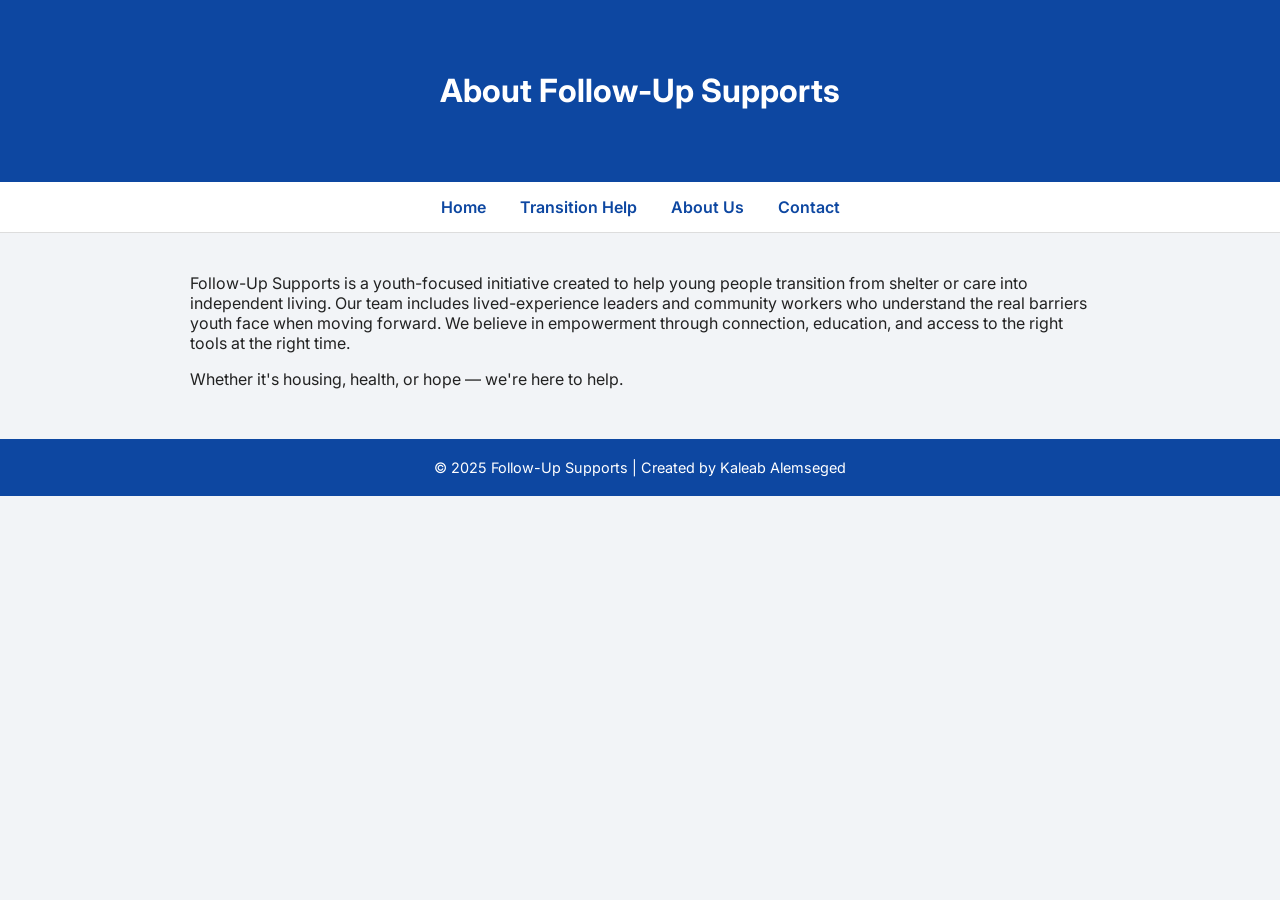
==== about.html @ 541c4b09 "Create about.html" ====
<!DOCTYPE html>
<html lang="en">
<head>
  <meta charset="UTF-8" />
  <meta name="viewport" content="width=device-width, initial-scale=1.0"/>
  <title>About Us | Follow-Up Supports</title>
  <link href="https://fonts.googleapis.com/css2?family=Inter:wght@400;600&display=swap" rel="stylesheet">
  <style>
    body {
      margin: 0;
      font-family: 'Inter', sans-serif;
      background-color: #f2f4f7;
      color: #222;
    }

    header {
      background-color: #0d47a1;
      color: white;
      padding: 50px 20px;
      text-align: center;
    }

    nav {
      background-color: white;
      padding: 15px;
      text-align: center;
      border-bottom: 1px solid #ddd;
    }

    nav a {
      color: #0d47a1;
      text-decoration: none;
      margin: 0 15px;
      font-weight: 600;
    }

    .container {
      max-width: 900px;
      margin: 40px auto;
      padding: 0 20px;
    }

    footer {
      background-color: #0d47a1;
      color: white;
      text-align: center;
      padding: 20px;
      font-size: 0.9rem;
      margin-top: 50px;
    }
  </style>
</head>
<body>

  <header>
    <h1>About Follow-Up Supports</h1>
  </header>

  <nav>
    <a href="index.html">Home</a>
    <a href="transition-resources.html">Transition Help</a>
    <a href="about.html">About Us</a>
    <a href="contact.html">Contact</a>
  </nav>

  <div class="container">
    <p>Follow-Up Supports is a youth-focused initiative created to help young people transition from shelter or care into independent living. Our team includes lived-experience leaders and community workers who understand the real barriers youth face when moving forward. We believe in empowerment through connection, education, and access to the right tools at the right time.</p>

    <p>Whether it's housing, health, or hope — we're here to help.</p>
  </div>

  <footer>
    &copy; 2025 Follow-Up Supports | Created by Kaleab Alemseged
  </footer>

</body>
</html>
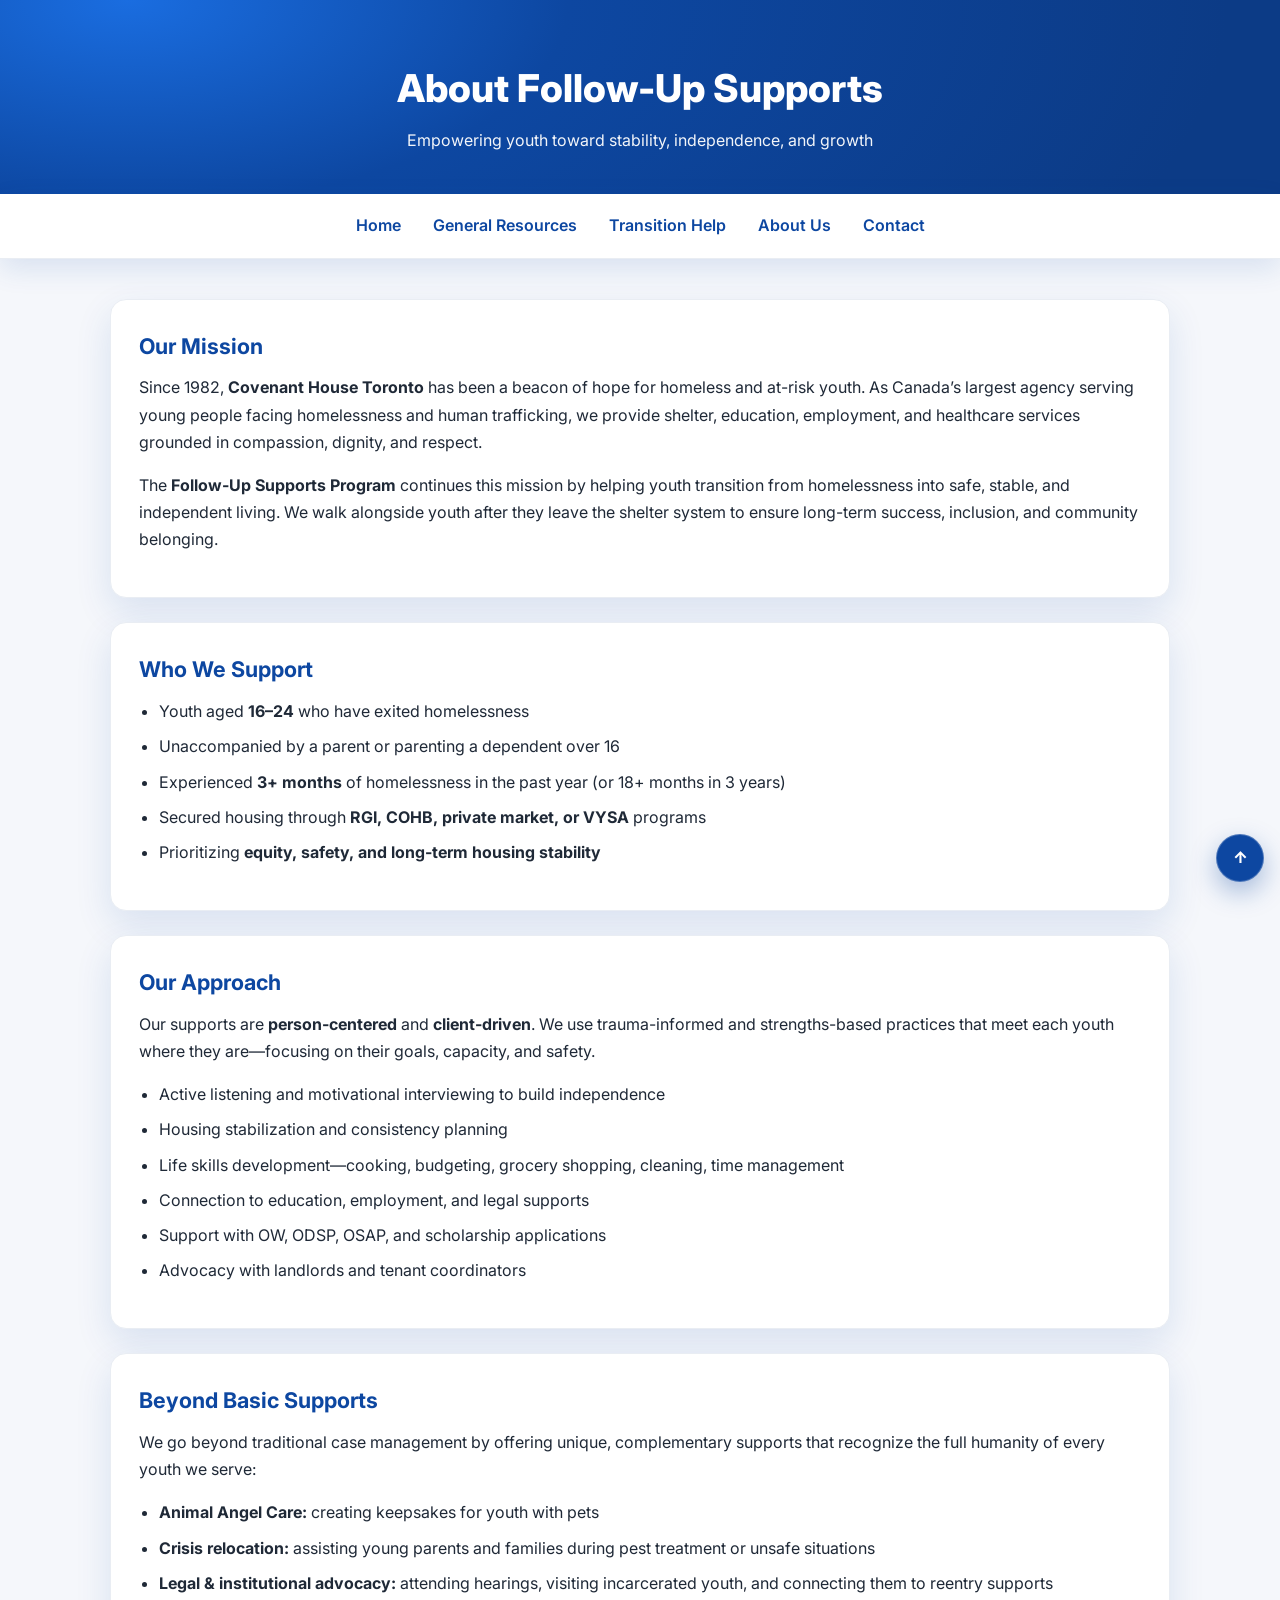
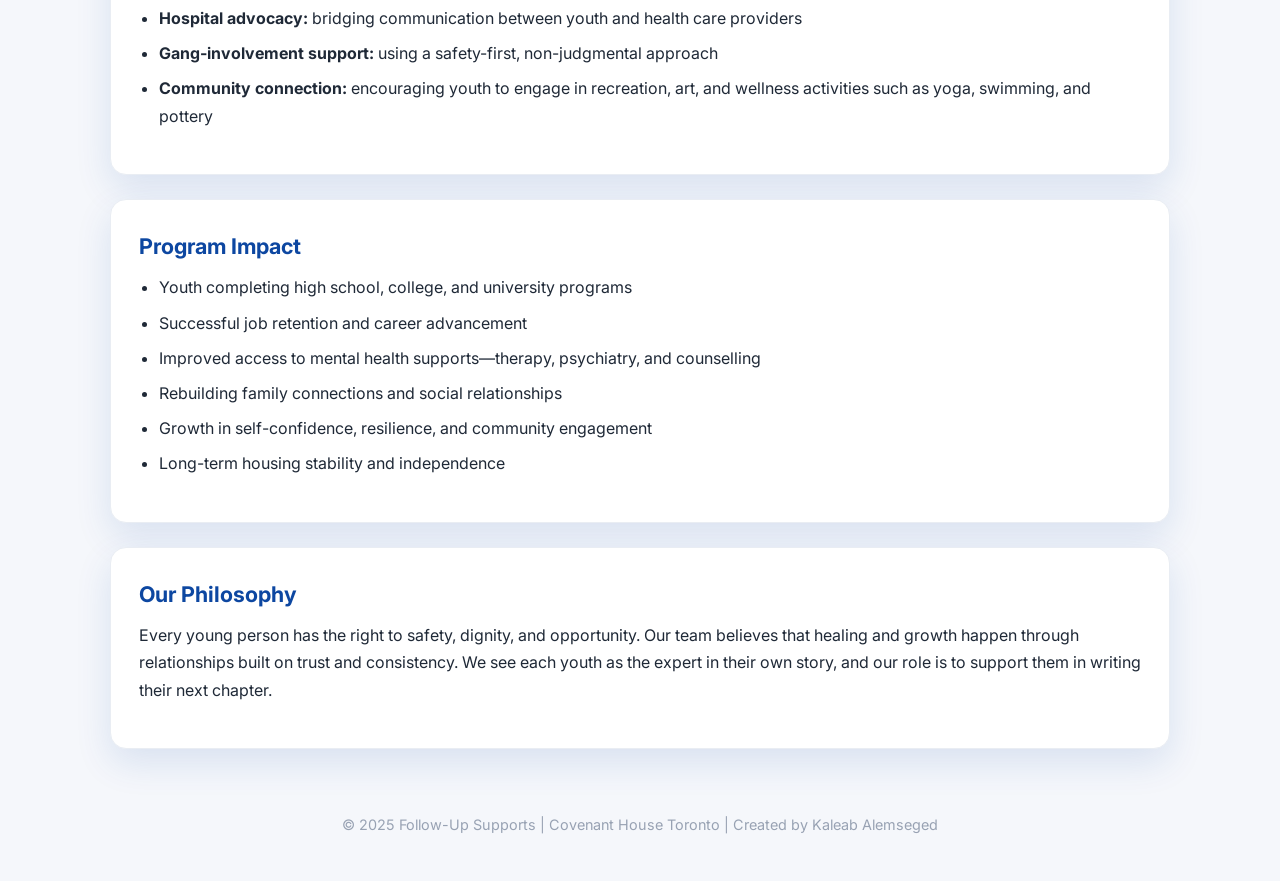
==== commit 5c647efb: "Update about.html" ====
--- a/about.html
+++ b/about.html
@@ -4,74 +4,151 @@
   <meta charset="UTF-8" />
   <meta name="viewport" content="width=device-width, initial-scale=1.0"/>
   <title>About Us | Follow-Up Supports</title>
-  <link href="https://fonts.googleapis.com/css2?family=Inter:wght@400;600&display=swap" rel="stylesheet">
+  <link href="https://fonts.googleapis.com/css2?family=Inter:wght@400;600;700&display=swap" rel="stylesheet">
   <style>
-    body {
-      margin: 0;
-      font-family: 'Inter', sans-serif;
-      background-color: #f2f4f7;
-      color: #222;
+    :root{
+      --brand:#0d47a1; --brand-2:#0f59c7;
+      --bg:#f5f7fb; --text:#1f2937; --muted:#667085;
+      --card:#ffffff; --border:#e9edf3; --ring:rgba(13,71,161,.12);
     }
+    *{box-sizing:border-box}
+    html{scroll-behavior:smooth}
+    body{
+      margin:0;font-family:'Inter',system-ui,-apple-system,Segoe UI,Roboto,Arial,sans-serif;
+      background:var(--bg);color:var(--text);line-height:1.7;
+      animation:fadeInBody .7s ease;
+    }
+    @keyframes fadeInBody{from{opacity:0;transform:translateY(8px)}to{opacity:1;transform:translateY(0)}}
 
-    header {
-      background-color: #0d47a1;
-      color: white;
-      padding: 50px 20px;
-      text-align: center;
+    header.hero{
+      color:#fff;text-align:center;padding:56px 20px 40px;
+      background:radial-gradient(1100px 520px at 10% 0%,#1a6de0 0%,var(--brand) 40%,#0c3b86 100%);
+      box-shadow:0 10px 28px var(--ring);animation:fadeInHero .8s ease;
     }
+    @keyframes fadeInHero{from{opacity:0;transform:translateY(-8px)}to{opacity:1;transform:translateY(0)}}
+    .hero h1{margin:0 0 6px;font-weight:800;font-size:clamp(1.8rem,3vw,2.4rem)}
+    .hero p{margin:0;opacity:.95}
 
-    nav {
-      background-color: white;
-      padding: 15px;
-      text-align: center;
-      border-bottom: 1px solid #ddd;
+    nav.primary{
+      display:flex;flex-wrap:wrap;gap:8px;justify-content:center;
+      background:#fff;border-bottom:1px solid var(--border);
+      padding:10px;box-shadow:0 10px 28px var(--ring);position:sticky;top:0;z-index:20;
+      animation:fadeInNav .9s ease;
     }
+    nav.primary a{
+      text-decoration:none;color:var(--brand);font-weight:600;
+      padding:8px 12px;border-radius:8px;transition:.25s;
+    }
+    nav.primary a:hover{background:#eef5ff;transform:scale(1.04)}
 
-    nav a {
-      color: #0d47a1;
-      text-decoration: none;
-      margin: 0 15px;
-      font-weight: 600;
+    .container{max-width:1100px;margin:40px auto 64px;padding:0 20px}
+    .card{
+      background:#fff;border:1px solid var(--border);border-radius:16px;
+      box-shadow:0 14px 36px var(--ring);padding:28px;margin-bottom:24px;
+      animation:fadeInCard .6s ease forwards;opacity:0;
     }
+    @keyframes fadeInCard{from{opacity:0;transform:translateY(12px)}to{opacity:1;transform:translateY(0)}}
+    h2{margin:0 0 10px;font-size:1.35rem;color:var(--brand)}
+    h3{margin-top:20px;color:var(--brand-2)}
+    p{margin-top:0}
+    ul{margin-top:8px;padding-left:20px}
+    li{margin-bottom:8px}
+    footer{text-align:center;color:#98a2b3;font-size:.9rem;margin:36px 0 44px}
 
-    .container {
-      max-width: 900px;
-      margin: 40px auto;
-      padding: 0 20px;
+    .float-top{
+      position:fixed;right:16px;bottom:18px;width:48px;height:48px;border-radius:999px;
+      background:var(--brand);color:#fff;text-decoration:none;font-weight:800;
+      display:flex;align-items:center;justify-content:center;
+      box-shadow:0 10px 26px rgba(13,71,161,.35);
+      border:1px solid rgba(255,255,255,.25);
+      transition:transform .2s ease,filter .2s ease;z-index:50;
     }
-
-    footer {
-      background-color: #0d47a1;
-      color: white;
-      text-align: center;
-      padding: 20px;
-      font-size: 0.9rem;
-      margin-top: 50px;
-    }
+    .float-top:hover{transform:translateY(-3px) scale(1.03);filter:brightness(1.05)}
   </style>
 </head>
 <body>
 
-  <header>
+  <header class="hero" id="top">
     <h1>About Follow-Up Supports</h1>
+    <p>Empowering youth toward stability, independence, and growth</p>
   </header>
 
-  <nav>
+  <nav class="primary" aria-label="Primary">
     <a href="index.html">Home</a>
+    <a href="resources.html">General Resources</a>
     <a href="transition-resources.html">Transition Help</a>
     <a href="about.html">About Us</a>
     <a href="contact.html">Contact</a>
   </nav>
 
-  <div class="container">
-    <p>Follow-Up Supports is a youth-focused initiative created to help young people transition from shelter or care into independent living. Our team includes lived-experience leaders and community workers who understand the real barriers youth face when moving forward. We believe in empowerment through connection, education, and access to the right tools at the right time.</p>
+  <main class="container">
+    <div class="card">
+      <h2>Our Mission</h2>
+      <p>Since 1982, <strong>Covenant House Toronto</strong> has been a beacon of hope for homeless and at-risk youth. As Canada’s largest agency serving young people facing homelessness and human trafficking, we provide shelter, education, employment, and healthcare services grounded in compassion, dignity, and respect.</p>
+      <p>The <strong>Follow-Up Supports Program</strong> continues this mission by helping youth transition from homelessness into safe, stable, and independent living. We walk alongside youth after they leave the shelter system to ensure long-term success, inclusion, and community belonging.</p>
+    </div>
 
-    <p>Whether it's housing, health, or hope — we're here to help.</p>
-  </div>
+    <div class="card">
+      <h2>Who We Support</h2>
+      <ul>
+        <li>Youth aged <strong>16–24</strong> who have exited homelessness</li>
+        <li>Unaccompanied by a parent or parenting a dependent over 16</li>
+        <li>Experienced <strong>3+ months</strong> of homelessness in the past year (or 18+ months in 3 years)</li>
+        <li>Secured housing through <strong>RGI, COHB, private market, or VYSA</strong> programs</li>
+        <li>Prioritizing <strong>equity, safety, and long-term housing stability</strong></li>
+      </ul>
+    </div>
+
+    <div class="card">
+      <h2>Our Approach</h2>
+      <p>Our supports are <strong>person-centered</strong> and <strong>client-driven</strong>. We use trauma-informed and strengths-based practices that meet each youth where they are—focusing on their goals, capacity, and safety.</p>
+      <ul>
+        <li>Active listening and motivational interviewing to build independence</li>
+        <li>Housing stabilization and consistency planning</li>
+        <li>Life skills development—cooking, budgeting, grocery shopping, cleaning, time management</li>
+        <li>Connection to education, employment, and legal supports</li>
+        <li>Support with OW, ODSP, OSAP, and scholarship applications</li>
+        <li>Advocacy with landlords and tenant coordinators</li>
+      </ul>
+    </div>
+
+    <div class="card">
+      <h2>Beyond Basic Supports</h2>
+      <p>We go beyond traditional case management by offering unique, complementary supports that recognize the full humanity of every youth we serve:</p>
+      <ul>
+        <li><strong>Animal Angel Care:</strong> creating keepsakes for youth with pets</li>
+        <li><strong>Crisis relocation:</strong> assisting young parents and families during pest treatment or unsafe situations</li>
+        <li><strong>Legal & institutional advocacy:</strong> attending hearings, visiting incarcerated youth, and connecting them to reentry supports</li>
+        <li><strong>Hospital advocacy:</strong> bridging communication between youth and health care providers</li>
+        <li><strong>Gang-involvement support:</strong> using a safety-first, non-judgmental approach</li>
+        <li><strong>Community connection:</strong> encouraging youth to engage in recreation, art, and wellness activities such as yoga, swimming, and pottery</li>
+      </ul>
+    </div>
+
+    <div class="card">
+      <h2>Program Impact</h2>
+      <ul>
+        <li>Youth completing high school, college, and university programs</li>
+        <li>Successful job retention and career advancement</li>
+        <li>Improved access to mental health supports—therapy, psychiatry, and counselling</li>
+        <li>Rebuilding family connections and social relationships</li>
+        <li>Growth in self-confidence, resilience, and community engagement</li>
+        <li>Long-term housing stability and independence</li>
+      </ul>
+    </div>
+
+    <div class="card">
+      <h2>Our Philosophy</h2>
+      <p>Every young person has the right to safety, dignity, and opportunity. Our team believes that healing and growth happen through relationships built on trust and consistency. We see each youth as the expert in their own story, and our role is to support them in writing their next chapter.</p>
+    </div>
+  </main>
 
   <footer>
-    &copy; 2025 Follow-Up Supports | Created by Kaleab Alemseged
+    &copy; 2025 Follow-Up Supports | Covenant House Toronto | Created by Kaleab Alemseged
   </footer>
+
+  <!-- Floating back-to-top button -->
+  <a href="#top" class="float-top" aria-label="Back to top">↑</a>
 
 </body>
 </html>
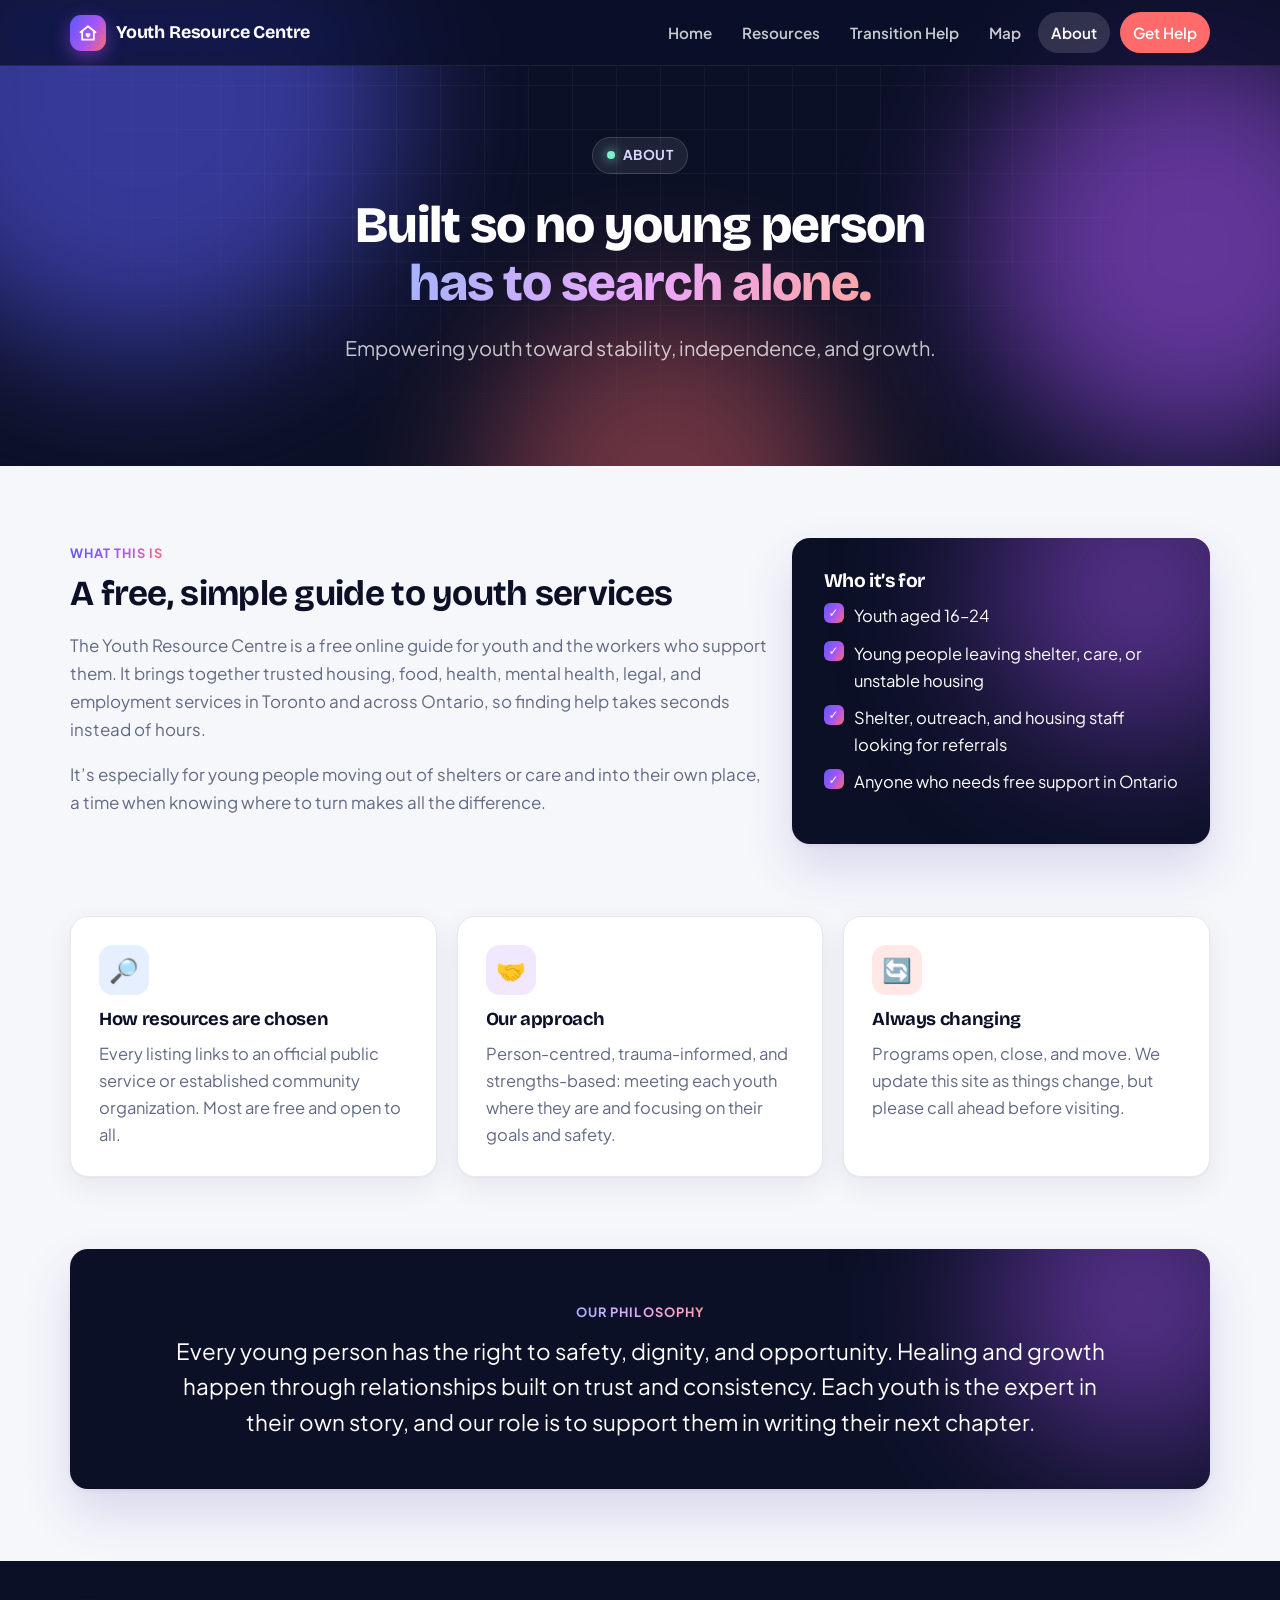
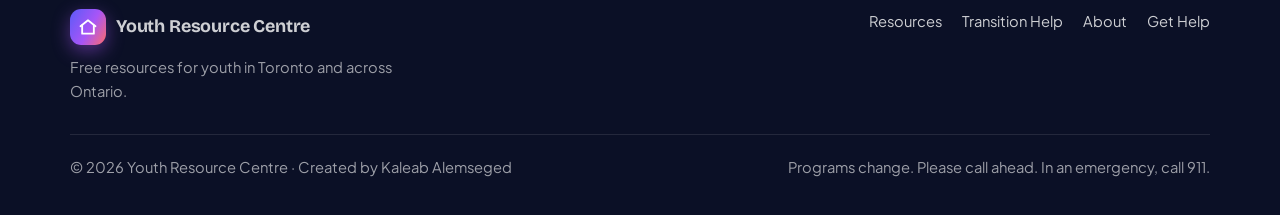
==== commit fb824134: "Rebrand as Youth Resource Centre with new modern design - Remove all employer branding, contact deta" ====
--- a/about.html
+++ b/about.html
@@ -1,154 +1,133 @@
 <!DOCTYPE html>
-<html lang="en">
+<html lang="en" class="no-js">
 <head>
-  <meta charset="UTF-8" />
-  <meta name="viewport" content="width=device-width, initial-scale=1.0"/>
-  <title>About Us | Follow-Up Supports</title>
-  <link href="https://fonts.googleapis.com/css2?family=Inter:wght@400;600;700&display=swap" rel="stylesheet">
-  <style>
-    :root{
-      --brand:#0d47a1; --brand-2:#0f59c7;
-      --bg:#f5f7fb; --text:#1f2937; --muted:#667085;
-      --card:#ffffff; --border:#e9edf3; --ring:rgba(13,71,161,.12);
-    }
-    *{box-sizing:border-box}
-    html{scroll-behavior:smooth}
-    body{
-      margin:0;font-family:'Inter',system-ui,-apple-system,Segoe UI,Roboto,Arial,sans-serif;
-      background:var(--bg);color:var(--text);line-height:1.7;
-      animation:fadeInBody .7s ease;
-    }
-    @keyframes fadeInBody{from{opacity:0;transform:translateY(8px)}to{opacity:1;transform:translateY(0)}}
-
-    header.hero{
-      color:#fff;text-align:center;padding:56px 20px 40px;
-      background:radial-gradient(1100px 520px at 10% 0%,#1a6de0 0%,var(--brand) 40%,#0c3b86 100%);
-      box-shadow:0 10px 28px var(--ring);animation:fadeInHero .8s ease;
-    }
-    @keyframes fadeInHero{from{opacity:0;transform:translateY(-8px)}to{opacity:1;transform:translateY(0)}}
-    .hero h1{margin:0 0 6px;font-weight:800;font-size:clamp(1.8rem,3vw,2.4rem)}
-    .hero p{margin:0;opacity:.95}
-
-    nav.primary{
-      display:flex;flex-wrap:wrap;gap:8px;justify-content:center;
-      background:#fff;border-bottom:1px solid var(--border);
-      padding:10px;box-shadow:0 10px 28px var(--ring);position:sticky;top:0;z-index:20;
-      animation:fadeInNav .9s ease;
-    }
-    nav.primary a{
-      text-decoration:none;color:var(--brand);font-weight:600;
-      padding:8px 12px;border-radius:8px;transition:.25s;
-    }
-    nav.primary a:hover{background:#eef5ff;transform:scale(1.04)}
-
-    .container{max-width:1100px;margin:40px auto 64px;padding:0 20px}
-    .card{
-      background:#fff;border:1px solid var(--border);border-radius:16px;
-      box-shadow:0 14px 36px var(--ring);padding:28px;margin-bottom:24px;
-      animation:fadeInCard .6s ease forwards;opacity:0;
-    }
-    @keyframes fadeInCard{from{opacity:0;transform:translateY(12px)}to{opacity:1;transform:translateY(0)}}
-    h2{margin:0 0 10px;font-size:1.35rem;color:var(--brand)}
-    h3{margin-top:20px;color:var(--brand-2)}
-    p{margin-top:0}
-    ul{margin-top:8px;padding-left:20px}
-    li{margin-bottom:8px}
-    footer{text-align:center;color:#98a2b3;font-size:.9rem;margin:36px 0 44px}
-
-    .float-top{
-      position:fixed;right:16px;bottom:18px;width:48px;height:48px;border-radius:999px;
-      background:var(--brand);color:#fff;text-decoration:none;font-weight:800;
-      display:flex;align-items:center;justify-content:center;
-      box-shadow:0 10px 26px rgba(13,71,161,.35);
-      border:1px solid rgba(255,255,255,.25);
-      transition:transform .2s ease,filter .2s ease;z-index:50;
-    }
-    .float-top:hover{transform:translateY(-3px) scale(1.03);filter:brightness(1.05)}
-  </style>
+  <meta charset="UTF-8">
+  <meta name="viewport" content="width=device-width, initial-scale=1.0">
+  <title>About | Youth Resource Centre</title>
+  <meta name="description" content="What the Youth Resource Centre is, who it's for, and how resources are chosen.">
+  <link rel="preconnect" href="https://fonts.googleapis.com">
+  <link rel="preconnect" href="https://fonts.gstatic.com" crossorigin>
+  <link href="https://fonts.googleapis.com/css2?family=Bricolage+Grotesque:opsz,wght@12..96,600;12..96,800&family=Plus+Jakarta+Sans:wght@400;500;600;700;800&display=swap" rel="stylesheet">
+  <link rel="stylesheet" href="css/style.css">
 </head>
 <body>
 
-  <header class="hero" id="top">
-    <h1>About Follow-Up Supports</h1>
-    <p>Empowering youth toward stability, independence, and growth</p>
+  <!-- ============ HEADER (same on every page) ============ -->
+  <a class="skip" href="#main">Skip to content</a>
+  <header class="site-header">
+    <div class="nav-wrap">
+      <a class="logo" href="index.html">
+        <span class="logo-mark"><svg viewBox="0 0 24 24" fill="none" stroke="#fff" stroke-width="2.2" stroke-linecap="round" stroke-linejoin="round"><path d="M3 11l9-7 9 7"/><path d="M5 10v10h14V10"/><path d="M12 17.5s-3-1.8-3-3.8a1.6 1.6 0 0 1 3-.8 1.6 1.6 0 0 1 3 .8c0 2-3 3.8-3 3.8z" fill="#fff" stroke="none"/></svg></span>
+        Youth Resource Centre
+      </a>
+      <button class="menu-btn" aria-label="Open menu" aria-expanded="false">☰</button>
+      <nav class="nav-links" aria-label="Main">
+        <a href="index.html">Home</a>
+        <a href="resources.html">Resources</a>
+        <a href="transition-resources.html">Transition Help</a>
+        <a href="https://www.google.com/maps/d/u/0/edit?mid=1PSAwJ99JycTMqmWT5Z0VraMA7icYHJU&usp=sharing" target="_blank" rel="noopener">Map</a>
+        <a href="about.html">About</a>
+        <a href="contact.html" class="nav-help">Get Help</a>
+      </nav>
+    </div>
   </header>
 
-  <nav class="primary" aria-label="Primary">
-    <a href="index.html">Home</a>
-    <a href="resources.html">General Resources</a>
-    <a href="transition-resources.html">Transition Help</a>
-    <a href="about.html">About Us</a>
-    <a href="contact.html">Contact</a>
-  </nav>
+  <!-- ============ HERO ============ -->
+  <section class="hero compact">
+    <div class="blob b1"></div><div class="blob b2"></div><div class="blob b3"></div>
+    <div class="hero-inner">
+      <span class="eyebrow"><span class="dot"></span>About</span>
+      <h1>Built so no young person <span class="grad-text">has to search alone.</span></h1>
+      <p class="lead">Empowering youth toward stability, independence, and growth.</p>
+    </div>
+  </section>
 
-  <main class="container">
-    <div class="card">
-      <h2>Our Mission</h2>
-      <p>Since 1982, <strong>Covenant House Toronto</strong> has been a beacon of hope for homeless and at-risk youth. As Canada’s largest agency serving young people facing homelessness and human trafficking, we provide shelter, education, employment, and healthcare services grounded in compassion, dignity, and respect.</p>
-      <p>The <strong>Follow-Up Supports Program</strong> continues this mission by helping youth transition from homelessness into safe, stable, and independent living. We walk alongside youth after they leave the shelter system to ensure long-term success, inclusion, and community belonging.</p>
-    </div>
+  <main id="main">
+    <section class="section">
+      <div class="container two-col">
+        <div class="reveal">
+          <span class="kicker">What this is</span>
+          <h2 style="font-size:clamp(1.6rem,3vw,2.2rem)">A free, simple guide to youth services</h2>
+          <p class="muted" style="font-size:1.06rem">
+            The Youth Resource Centre is a free online guide for youth and the workers who support them.
+            It brings together trusted housing, food, health, mental health, legal, and employment services
+            in Toronto and across Ontario, so finding help takes seconds instead of hours.
+          </p>
+          <p class="muted" style="font-size:1.06rem">
+            It’s especially for young people moving out of shelters or care and into their own place,
+            a time when knowing where to turn makes all the difference.
+          </p>
+        </div>
+        <aside class="feature reveal">
+          <h3>Who it’s for</h3>
+          <ul class="checks">
+            <li>Youth aged 16–24</li>
+            <li>Young people leaving shelter, care, or unstable housing</li>
+            <li>Shelter, outreach, and housing staff looking for referrals</li>
+            <li>Anyone who needs free support in Ontario</li>
+          </ul>
+        </aside>
+      </div>
+    </section>
 
-    <div class="card">
-      <h2>Who We Support</h2>
-      <ul>
-        <li>Youth aged <strong>16–24</strong> who have exited homelessness</li>
-        <li>Unaccompanied by a parent or parenting a dependent over 16</li>
-        <li>Experienced <strong>3+ months</strong> of homelessness in the past year (or 18+ months in 3 years)</li>
-        <li>Secured housing through <strong>RGI, COHB, private market, or VYSA</strong> programs</li>
-        <li>Prioritizing <strong>equity, safety, and long-term housing stability</strong></li>
-      </ul>
-    </div>
+    <section class="section" style="padding-top:0">
+      <div class="container">
+        <div class="grid">
+          <div class="card reveal">
+            <div class="icon c-blue">🔎</div>
+            <h3 style="margin-top:14px">How resources are chosen</h3>
+            <p class="muted" style="margin:0">Every listing links to an official public service or established community organization. Most are free and open to all.</p>
+          </div>
+          <div class="card reveal">
+            <div class="icon c-violet">🤝</div>
+            <h3 style="margin-top:14px">Our approach</h3>
+            <p class="muted" style="margin:0">Person-centred, trauma-informed, and strengths-based: meeting each youth where they are and focusing on their goals and safety.</p>
+          </div>
+          <div class="card reveal">
+            <div class="icon c-coral">🔄</div>
+            <h3 style="margin-top:14px">Always changing</h3>
+            <p class="muted" style="margin:0">Programs open, close, and move. We update this site as things change, but please call ahead before visiting.</p>
+          </div>
+        </div>
+      </div>
+    </section>
 
-    <div class="card">
-      <h2>Our Approach</h2>
-      <p>Our supports are <strong>person-centered</strong> and <strong>client-driven</strong>. We use trauma-informed and strengths-based practices that meet each youth where they are—focusing on their goals, capacity, and safety.</p>
-      <ul>
-        <li>Active listening and motivational interviewing to build independence</li>
-        <li>Housing stabilization and consistency planning</li>
-        <li>Life skills development—cooking, budgeting, grocery shopping, cleaning, time management</li>
-        <li>Connection to education, employment, and legal supports</li>
-        <li>Support with OW, ODSP, OSAP, and scholarship applications</li>
-        <li>Advocacy with landlords and tenant coordinators</li>
-      </ul>
-    </div>
-
-    <div class="card">
-      <h2>Beyond Basic Supports</h2>
-      <p>We go beyond traditional case management by offering unique, complementary supports that recognize the full humanity of every youth we serve:</p>
-      <ul>
-        <li><strong>Animal Angel Care:</strong> creating keepsakes for youth with pets</li>
-        <li><strong>Crisis relocation:</strong> assisting young parents and families during pest treatment or unsafe situations</li>
-        <li><strong>Legal & institutional advocacy:</strong> attending hearings, visiting incarcerated youth, and connecting them to reentry supports</li>
-        <li><strong>Hospital advocacy:</strong> bridging communication between youth and health care providers</li>
-        <li><strong>Gang-involvement support:</strong> using a safety-first, non-judgmental approach</li>
-        <li><strong>Community connection:</strong> encouraging youth to engage in recreation, art, and wellness activities such as yoga, swimming, and pottery</li>
-      </ul>
-    </div>
-
-    <div class="card">
-      <h2>Program Impact</h2>
-      <ul>
-        <li>Youth completing high school, college, and university programs</li>
-        <li>Successful job retention and career advancement</li>
-        <li>Improved access to mental health supports—therapy, psychiatry, and counselling</li>
-        <li>Rebuilding family connections and social relationships</li>
-        <li>Growth in self-confidence, resilience, and community engagement</li>
-        <li>Long-term housing stability and independence</li>
-      </ul>
-    </div>
-
-    <div class="card">
-      <h2>Our Philosophy</h2>
-      <p>Every young person has the right to safety, dignity, and opportunity. Our team believes that healing and growth happen through relationships built on trust and consistency. We see each youth as the expert in their own story, and our role is to support them in writing their next chapter.</p>
-    </div>
+    <section class="section" style="padding-top:0">
+      <div class="container">
+        <div class="feature reveal" style="text-align:center;padding:48px 28px">
+          <span class="kicker" style="background:linear-gradient(100deg,#a5b4fc,#e9a8ff,#ffa3a3);-webkit-background-clip:text;background-clip:text">Our philosophy</span>
+          <p style="font-size:clamp(1.1rem,2.2vw,1.4rem);max-width:60ch;margin:0 auto;color:#fff;line-height:1.6">
+            Every young person has the right to safety, dignity, and opportunity. Healing and growth happen
+            through relationships built on trust and consistency. Each youth is the expert in their own story,
+            and our role is to support them in writing their next chapter.
+          </p>
+        </div>
+      </div>
+    </section>
   </main>
 
-  <footer>
-    &copy; 2025 Follow-Up Supports | Covenant House Toronto | Created by Kaleab Alemseged
+  <!-- ============ FOOTER (same on every page) ============ -->
+  <footer class="site-footer">
+    <div class="container">
+      <div class="footer-grid">
+        <div>
+          <a class="logo" href="index.html"><span class="logo-mark"><svg viewBox="0 0 24 24" fill="none" stroke="#fff" stroke-width="2.2" stroke-linecap="round" stroke-linejoin="round"><path d="M3 11l9-7 9 7"/><path d="M5 10v10h14V10"/></svg></span>Youth Resource Centre</a>
+          <p style="max-width:34ch;margin:0">Free resources for youth in Toronto and across Ontario.</p>
+        </div>
+        <nav aria-label="Footer">
+          <a href="resources.html">Resources</a>
+          <a href="transition-resources.html">Transition Help</a>
+          <a href="about.html">About</a>
+          <a href="contact.html">Get Help</a>
+        </nav>
+      </div>
+      <div class="footer-bottom">
+        <span>&copy; 2026 Youth Resource Centre · Created by Kaleab Alemseged</span>
+        <span>Programs change. Please call ahead. In an emergency, call 911.</span>
+      </div>
+    </div>
   </footer>
 
-  <!-- Floating back-to-top button -->
-  <a href="#top" class="float-top" aria-label="Back to top">↑</a>
-
+  <script src="js/site.js"></script>
 </body>
 </html>
--- a/css/style.css
+++ b/css/style.css
@@ -0,0 +1,428 @@
+/* =====================================================================
+   YOUTH RESOURCE CENTRE — shared stylesheet
+   ---------------------------------------------------------------------
+   Every page links to this one file, so changing a colour or font here
+   changes it across the whole site.
+
+   HOW IT'S ORGANIZED (top to bottom):
+     1. Design tokens  – colours, fonts, sizes (edit these first!)
+     2. Base           – page defaults
+     3. Header & nav   – the bar at the top of every page
+     4. Hero           – the big colourful banner
+     5. Layout helpers – containers, sections, grids
+     6. Components     – cards, buttons, chips, resource lists
+     7. Footer
+     8. Animations
+   ===================================================================== */
+
+
+/* 1. DESIGN TOKENS ---------------------------------------------------
+   "Variables" you can reuse anywhere with var(--name).
+   Want a different main colour? Change --indigo and --violet. */
+:root{
+  /* Brand colours */
+  --ink:      #0b1026;   /* near-black navy: hero background, headings */
+  --indigo:   #5b5bf7;   /* main brand colour: links, buttons */
+  --violet:   #a855f7;
+  --coral:    #ff6b6b;   /* warm accent / "get help" */
+  --sky:      #38bdf8;
+
+  /* Neutrals */
+  --bg:       #f6f7fb;   /* page background */
+  --surface:  #ffffff;   /* cards */
+  --text:     #1e2235;
+  --muted:    #626a85;
+  --line:     #e6e8f0;   /* borders */
+
+  /* One gradient reused for buttons, logo, highlights */
+  --grad: linear-gradient(120deg, var(--indigo), var(--violet) 55%, var(--coral));
+
+  /* Fonts (loaded from Google Fonts in each page's <head>) */
+  --font-display: "Bricolage Grotesque", system-ui, sans-serif;
+  --font-body:    "Plus Jakarta Sans", system-ui, -apple-system, "Segoe UI", Roboto, sans-serif;
+
+  /* Shape & depth */
+  --radius:    18px;
+  --radius-sm: 12px;
+  --shadow:    0 1px 2px rgba(15,20,50,.04), 0 10px 30px rgba(30,35,90,.07);
+  --shadow-lg: 0 2px 4px rgba(15,20,50,.05), 0 24px 50px rgba(60,50,160,.16);
+
+  --max: 1180px;          /* widest the content gets on big screens */
+}
+
+
+/* 2. BASE ------------------------------------------------------------ */
+*,*::before,*::after{ box-sizing:border-box; }
+html{ scroll-behavior:smooth; scroll-padding-top:90px; }
+body{
+  margin:0;
+  font-family:var(--font-body);
+  font-size:16.5px;
+  line-height:1.65;
+  color:var(--text);
+  background:var(--bg);
+  -webkit-font-smoothing:antialiased;
+}
+h1,h2,h3,h4{ font-family:var(--font-display); color:var(--ink); line-height:1.15; margin:0 0 .5em; letter-spacing:-.02em; }
+p{ margin:0 0 1em; }
+a{ color:var(--indigo); }
+img{ max-width:100%; display:block; }
+
+/* Visible outline for keyboard users */
+:focus-visible{ outline:3px solid var(--violet); outline-offset:3px; border-radius:6px; }
+
+/* "Skip to content" link, only visible when tabbing with a keyboard */
+.skip{ position:absolute; left:-999px; top:8px; background:#fff; padding:8px 14px; border-radius:8px; z-index:100; }
+.skip:focus{ left:8px; }
+
+
+/* 3. HEADER & NAV ---------------------------------------------------
+   Sticky "frosted glass" bar. On phones the links fold into a menu
+   that opens with the ☰ button (see js/site.js). */
+.site-header{
+  position:sticky; top:0; z-index:50;
+  background:rgba(11,16,38,.78);
+  backdrop-filter:saturate(160%) blur(14px);
+  -webkit-backdrop-filter:saturate(160%) blur(14px);
+  border-bottom:1px solid rgba(255,255,255,.08);
+}
+.nav-wrap{
+  max-width:var(--max); margin:0 auto; padding:12px 20px;
+  display:flex; align-items:center; gap:16px;
+}
+.logo{
+  display:flex; align-items:center; gap:10px;
+  color:#fff; text-decoration:none;
+  font-family:var(--font-display); font-weight:700; font-size:1.12rem; letter-spacing:-.01em;
+  margin-right:auto;
+}
+.logo{ white-space:nowrap; }
+@media (max-width:520px){
+  .logo{ font-size:1rem; }
+  .hero{ padding-top:130px; padding-bottom:80px; }
+  .hero.compact{ padding-top:120px; padding-bottom:56px; }
+  .section{ padding:56px 0; }
+}
+.logo-mark{
+  width:36px; height:36px; border-radius:11px;
+  background:var(--grad);
+  display:grid; place-items:center;
+  box-shadow:0 6px 18px rgba(168,85,247,.45);
+}
+.logo-mark svg{ width:20px; height:20px; }
+
+.nav-links{ display:flex; align-items:center; gap:4px; }
+.nav-links a{
+  color:rgba(255,255,255,.78); text-decoration:none;
+  font-weight:600; font-size:.95rem;
+  padding:8px 13px; border-radius:999px;
+  transition:background .2s, color .2s;
+}
+.nav-links a:hover{ color:#fff; background:rgba(255,255,255,.1); }
+.nav-links a.active{ color:#fff; background:rgba(255,255,255,.14); }
+.nav-links a.nav-help{ background:var(--coral); color:#fff; margin-left:6px; }
+.nav-links a.nav-help:hover{ filter:brightness(1.08); }
+
+.menu-btn{
+  display:none;
+  background:rgba(255,255,255,.1); color:#fff; border:0;
+  width:42px; height:42px; border-radius:12px; font-size:1.3rem; cursor:pointer;
+}
+
+@media (max-width:860px){
+  .menu-btn{ display:grid; place-items:center; }
+  .nav-links{
+    position:absolute; left:12px; right:12px; top:calc(100% + 8px);
+    flex-direction:column; align-items:stretch; gap:2px;
+    background:var(--ink); border:1px solid rgba(255,255,255,.1);
+    border-radius:var(--radius); padding:10px;
+    box-shadow:var(--shadow-lg);
+    display:none;
+  }
+  .nav-links.open{ display:flex; animation:drop .2s ease; }
+  .nav-links a{ padding:12px 14px; border-radius:12px; }
+  .nav-links a.nav-help{ margin:6px 0 0; text-align:center; }
+}
+
+
+/* 4. HERO ------------------------------------------------------------
+   Dark banner with soft glowing colour "blobs" drifting behind it. */
+.hero{
+  position:relative; overflow:hidden; isolation:isolate;
+  background:var(--ink); color:#fff;
+  padding:96px 20px 110px;
+  margin-top:-69px; padding-top:165px; /* slide under the glass header */
+}
+.hero.compact{ padding-bottom:70px; padding-top:140px; }
+.hero::after{ /* faint grid texture */
+  content:""; position:absolute; inset:0; z-index:-1;
+  background-image:linear-gradient(rgba(255,255,255,.04) 1px, transparent 1px),
+                   linear-gradient(90deg, rgba(255,255,255,.04) 1px, transparent 1px);
+  background-size:44px 44px;
+  mask-image:radial-gradient(ellipse at 50% 30%, #000 30%, transparent 75%);
+  -webkit-mask-image:radial-gradient(ellipse at 50% 30%, #000 30%, transparent 75%);
+}
+.blob{
+  position:absolute; z-index:-2; border-radius:50%;
+  filter:blur(70px); opacity:.55;
+  animation:float 18s ease-in-out infinite alternate;
+}
+.blob.b1{ width:520px; height:520px; background:var(--indigo); top:-160px; left:-120px; }
+.blob.b2{ width:420px; height:420px; background:var(--violet); top:40px; right:-120px; animation-delay:-6s; }
+.blob.b3{ width:360px; height:360px; background:var(--coral);  bottom:-200px; left:38%; opacity:.4; animation-delay:-12s; }
+
+.hero-inner{ max-width:var(--max); margin:0 auto; text-align:center; }
+.eyebrow{
+  display:inline-flex; align-items:center; gap:8px;
+  font-size:.85rem; font-weight:700; letter-spacing:.04em; text-transform:uppercase;
+  color:#d9d6ff; background:rgba(255,255,255,.08);
+  border:1px solid rgba(255,255,255,.14);
+  padding:6px 14px; border-radius:999px; margin-bottom:22px;
+}
+.eyebrow .dot{ width:8px; height:8px; border-radius:50%; background:#7cf3c9; box-shadow:0 0 12px #7cf3c9; }
+.hero h1{
+  color:#fff; font-weight:800;
+  font-size:clamp(2.3rem, 6vw, 4.4rem);
+  max-width:15ch; margin:0 auto .35em;
+}
+.hero.compact h1{ font-size:clamp(2rem, 4.6vw, 3.2rem); max-width:20ch; }
+.grad-text{
+  background:linear-gradient(100deg, #a5b4fc, #e9a8ff 50%, #ffa3a3);
+  -webkit-background-clip:text; background-clip:text; color:transparent;
+}
+.hero .lead{
+  font-size:clamp(1.05rem, 2vw, 1.25rem);
+  color:rgba(255,255,255,.75);
+  max-width:58ch; margin:0 auto 32px;
+}
+.hero-actions{ display:flex; flex-wrap:wrap; gap:12px; justify-content:center; }
+
+/* Quick-jump chips under the hero buttons */
+.quick{ display:flex; flex-wrap:wrap; gap:8px; justify-content:center; margin-top:34px; }
+.quick a{
+  color:#fff; text-decoration:none; font-weight:600; font-size:.92rem;
+  padding:8px 14px; border-radius:999px;
+  background:rgba(255,255,255,.07); border:1px solid rgba(255,255,255,.13);
+  transition:transform .2s, background .2s;
+}
+.quick a:hover{ background:rgba(255,255,255,.15); transform:translateY(-2px); }
+
+/* Crisis bar */
+.crisis{
+  background:linear-gradient(90deg, #2a1240, #401a3a);
+  color:#ffe1e1; font-size:.93rem; text-align:center;
+  padding:11px 20px;
+}
+.crisis a{ color:#fff; font-weight:700; }
+
+
+/* 5. LAYOUT HELPERS -------------------------------------------------- */
+.container{ max-width:var(--max); margin:0 auto; padding:0 20px; }
+.section{ padding:72px 0; }
+.section.tight{ padding:48px 0; }
+.section-head{ max-width:640px; margin-bottom:34px; }
+.section-head.center{ margin-inline:auto; text-align:center; }
+.section-head h2{ font-size:clamp(1.7rem, 3.4vw, 2.5rem); }
+.section-head p{ color:var(--muted); font-size:1.06rem; }
+.kicker{
+  display:inline-block; font-weight:700; font-size:.8rem; letter-spacing:.08em; text-transform:uppercase;
+  background:var(--grad); -webkit-background-clip:text; background-clip:text; color:transparent;
+  margin-bottom:10px;
+}
+.grid{ display:grid; gap:20px; grid-template-columns:repeat(auto-fit, minmax(240px, 1fr)); }
+.two-col{ display:grid; gap:24px; grid-template-columns:1fr; }
+@media (min-width:900px){ .two-col{ grid-template-columns:1.25fr .75fr; } }
+
+/* Pages with a sticky side menu (Resources, Transition Help) */
+.with-side{ display:grid; gap:28px; grid-template-columns:1fr; padding:48px 0 80px; }
+@media (min-width:1000px){ .with-side{ grid-template-columns:260px 1fr; } }
+/* Let grid columns shrink; otherwise the scrolling chip row stretches the page sideways on phones */
+.with-side > *{ min-width:0; }
+
+
+/* 6. COMPONENTS ------------------------------------------------------ */
+
+/* Buttons */
+.btn{
+  display:inline-flex; align-items:center; gap:8px;
+  font-family:inherit; font-weight:700; font-size:1rem;
+  padding:14px 24px; border-radius:999px; border:0; cursor:pointer;
+  text-decoration:none; transition:transform .2s, box-shadow .2s, background .2s;
+}
+.btn-primary{ background:var(--grad); background-size:150% 100%; color:#fff; box-shadow:0 10px 28px rgba(124,77,255,.4); }
+.btn-primary:hover{ transform:translateY(-2px); box-shadow:0 16px 36px rgba(124,77,255,.5); background-position:100% 0; }
+.btn-ghost{ background:rgba(255,255,255,.08); color:#fff; border:1px solid rgba(255,255,255,.2); }
+.btn-ghost:hover{ background:rgba(255,255,255,.16); transform:translateY(-2px); }
+.btn-dark{ background:var(--ink); color:#fff; }
+.btn-dark:hover{ transform:translateY(-2px); box-shadow:var(--shadow-lg); }
+
+/* Cards */
+.card{
+  background:var(--surface);
+  border:1px solid var(--line);
+  border-radius:var(--radius);
+  padding:28px;
+  box-shadow:var(--shadow);
+}
+.card h2{ font-size:1.45rem; }
+.card h3{ font-size:1.15rem; }
+.muted{ color:var(--muted); }
+
+/* Category tiles (home page) */
+.tile{
+  position:relative; display:block;
+  background:var(--surface); border:1px solid var(--line);
+  border-radius:var(--radius); padding:24px;
+  text-decoration:none; color:inherit;
+  box-shadow:var(--shadow);
+  transition:transform .25s, box-shadow .25s, border-color .25s;
+}
+.tile:hover{ transform:translateY(-6px); box-shadow:var(--shadow-lg); border-color:transparent; }
+.tile h3{ font-size:1.12rem; margin:14px 0 6px; }
+.tile p{ color:var(--muted); font-size:.95rem; margin:0; }
+.tile .arrow{ position:absolute; top:24px; right:22px; color:#b8bdd0; transition:transform .25s, color .25s; }
+.tile:hover .arrow{ transform:translateX(4px); color:var(--indigo); }
+
+/* Coloured icon square. Add a colour class: .c-blue, .c-coral, etc. */
+.icon{
+  width:50px; height:50px; border-radius:14px;
+  display:grid; place-items:center; font-size:1.5rem;
+  background:#eef0ff;
+}
+.c-blue  { background:#e6efff; } .c-coral { background:#ffe8e6; }
+.c-violet{ background:#f1e8ff; } .c-sky   { background:#e1f5ff; }
+.c-pink  { background:#ffe6f3; } .c-amber { background:#fff1dc; }
+.c-teal  { background:#ddf6f6; } .c-slate { background:#ebedf3; }
+
+/* Bullet list with gradient ticks */
+.checks{ list-style:none; padding:0; margin:0 0 1em; }
+.checks li{ position:relative; padding-left:30px; margin:10px 0; }
+.checks li::before{
+  content:"✓"; position:absolute; left:0; top:1px;
+  width:20px; height:20px; border-radius:6px;
+  background:var(--grad); color:#fff; font-size:.75rem; font-weight:800;
+  display:grid; place-items:center;
+}
+
+/* Feature panel (dark card with glow) */
+.feature{
+  position:relative; overflow:hidden;
+  background:var(--ink); color:#fff; border-radius:var(--radius);
+  padding:32px; box-shadow:var(--shadow-lg);
+}
+.feature::before{
+  content:""; position:absolute; width:300px; height:300px; right:-80px; top:-100px;
+  background:var(--violet); filter:blur(80px); opacity:.5; border-radius:50%;
+}
+.feature > *{ position:relative; }
+.feature h2, .feature h3{ color:#fff; }
+.feature p{ color:rgba(255,255,255,.75); }
+
+/* Side menu ("Jump to") — a sticky list on desktop, a scrolling row of chips on phones */
+.side{ position:sticky; top:86px; align-self:start; z-index:5; }
+.side h4{ font-size:.8rem; text-transform:uppercase; letter-spacing:.08em; color:var(--muted); margin:0 0 10px 12px; font-family:var(--font-body); }
+.side nav{ display:flex; flex-direction:column; gap:2px; }
+.side a{
+  display:flex; align-items:center; gap:10px;
+  color:var(--text); text-decoration:none; font-weight:600; font-size:.95rem;
+  padding:9px 12px; border-radius:12px; transition:background .2s, color .2s;
+}
+.side a:hover{ background:#eceefa; }
+.side a.active{ background:var(--surface); color:var(--indigo); box-shadow:var(--shadow); }
+@media (max-width:999px){
+  .side{ top:66px; margin:0 -20px; padding:10px 20px; background:rgba(246,247,251,.92); backdrop-filter:blur(10px); -webkit-backdrop-filter:blur(10px); }
+  .side h4{ display:none; }
+  .side nav{ flex-direction:row; overflow-x:auto; gap:8px; scrollbar-width:none; }
+  .side nav::-webkit-scrollbar{ display:none; }
+  .side a{ white-space:nowrap; background:var(--surface); border:1px solid var(--line); border-radius:999px; padding:7px 14px; font-size:.9rem; }
+}
+
+/* Search box (Resources page) */
+.search{
+  display:flex; align-items:center; gap:10px;
+  background:var(--surface); border:1px solid var(--line); border-radius:999px;
+  padding:6px 8px 6px 20px; box-shadow:var(--shadow);
+  margin-bottom:24px;
+}
+.search:focus-within{ border-color:var(--indigo); box-shadow:0 0 0 4px rgba(91,91,247,.14); }
+.search input{ flex:1; border:0; outline:0; font:inherit; font-size:1.02rem; background:transparent; padding:10px 0; min-width:0; }
+.search .count{ font-size:.85rem; color:var(--muted); white-space:nowrap; padding-right:12px; }
+.no-results{ display:none; text-align:center; padding:40px; }
+
+/* A resource category block */
+.res-card{ scroll-margin-top:140px; }
+.res-card .head{ display:flex; align-items:center; gap:14px; margin-bottom:12px; }
+.res-card .head h2{ margin:0; font-size:1.35rem; }
+.res-list{ list-style:none; padding:0; margin:0; }
+.res-list li + li{ border-top:1px solid var(--line); }
+.res-list a{
+  display:flex; align-items:center; justify-content:space-between; gap:12px;
+  padding:13px 10px; margin:0 -10px; border-radius:10px;
+  color:var(--text); text-decoration:none; font-weight:600;
+  transition:background .2s, color .2s, padding .2s;
+}
+.res-list a::after{ content:"↗"; color:#b8bdd0; font-weight:700; transition:color .2s, transform .2s; }
+.res-list a:hover{ background:#f3f3ff; color:var(--indigo); padding-left:16px; }
+.res-list a:hover::after{ color:var(--indigo); transform:translate(2px,-2px); }
+
+/* Expandable tips (Transition page) */
+details.tips{ margin-top:14px; background:#f7f6ff; border:1px solid #e7e4ff; border-radius:var(--radius-sm); }
+details.tips summary{
+  cursor:pointer; list-style:none; padding:12px 16px;
+  font-weight:700; color:#4b3fd1; display:flex; justify-content:space-between; align-items:center;
+}
+details.tips summary::-webkit-details-marker{ display:none; }
+details.tips summary::after{ content:"+"; font-size:1.3rem; line-height:1; transition:transform .2s; }
+details.tips[open] summary::after{ transform:rotate(45deg); }
+details.tips ul{ margin:0; padding:0 16px 14px 36px; color:var(--muted); }
+details.tips li{ margin:6px 0; }
+
+/* Help lines (Get Help page) */
+.helpline{ display:flex; flex-direction:column; gap:6px; }
+.helpline .who{ font-weight:700; color:var(--ink); font-size:1.05rem; }
+.helpline .what{ color:var(--muted); font-size:.93rem; flex:1; }
+.helpline .num{
+  display:inline-flex; align-items:center; gap:8px; align-self:flex-start; margin-top:8px;
+  font-weight:800; font-size:1.05rem; text-decoration:none;
+  color:var(--indigo); background:#efefff; padding:8px 14px; border-radius:999px;
+  transition:background .2s, transform .2s;
+}
+.helpline .num:hover{ background:#e2e2ff; transform:translateY(-1px); }
+.emergency{
+  display:flex; flex-wrap:wrap; align-items:center; justify-content:space-between; gap:16px;
+  background:linear-gradient(110deg, #ff5f6d, #e0457b); color:#fff;
+  border-radius:var(--radius); padding:26px 30px; box-shadow:0 18px 40px rgba(224,69,123,.3);
+}
+.emergency h2{ color:#fff; margin:0 0 4px; }
+.emergency p{ margin:0; opacity:.92; }
+.emergency .btn{ background:#fff; color:#c22d57; font-size:1.15rem; }
+
+/* Small note */
+.note{ font-size:.88rem; color:var(--muted); }
+
+
+/* 7. FOOTER ---------------------------------------------------------- */
+.site-footer{ background:var(--ink); color:rgba(255,255,255,.6); padding:48px 0 36px; font-size:.92rem; }
+.footer-grid{ display:flex; flex-wrap:wrap; gap:24px 40px; justify-content:space-between; align-items:flex-start; }
+.site-footer .logo{ margin:0 0 10px; }
+.site-footer nav{ display:flex; flex-wrap:wrap; gap:6px 20px; }
+.site-footer a{ color:rgba(255,255,255,.8); text-decoration:none; }
+.site-footer a:hover{ color:#fff; }
+.footer-bottom{ border-top:1px solid rgba(255,255,255,.1); margin-top:30px; padding-top:20px; display:flex; flex-wrap:wrap; gap:8px 20px; justify-content:space-between; }
+
+
+/* 8. ANIMATIONS ------------------------------------------------------
+   Elements with class "reveal" fade up as you scroll to them
+   (js/site.js adds "in" when they come into view). */
+.reveal{ opacity:0; transform:translateY(22px); transition:opacity .7s ease, transform .7s ease; }
+.reveal.in{ opacity:1; transform:none; }
+.no-js .reveal{ opacity:1; transform:none; }
+
+@keyframes float{ to{ transform:translate(60px, 40px) scale(1.12); } }
+@keyframes drop { from{ opacity:0; transform:translateY(-6px); } }
+
+/* Respect people who turn off motion in their phone/computer settings */
+@media (prefers-reduced-motion:reduce){
+  *{ animation:none !important; transition:none !important; scroll-behavior:auto !important; }
+  .reveal{ opacity:1; transform:none; }
+}
